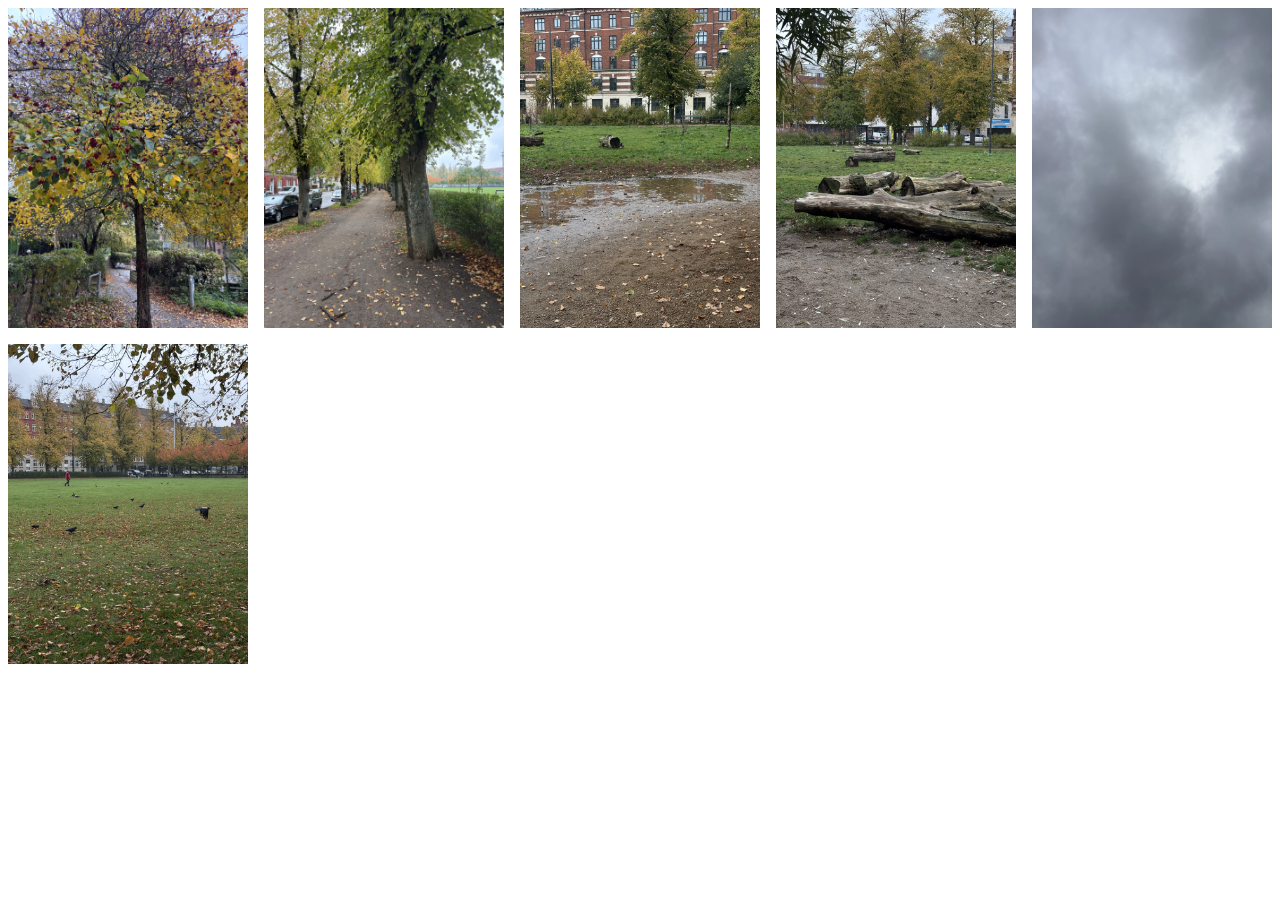
==== Labuge/autofit.html @ e9f422e7 "billedegalleri start" ====
<!doctype html>
<html lang="dansk">
  <head>
    <meta charset="UTF-8" />
    <meta name="viewport" content="width=device-width, initial-scale=1.0" />
    <title>Document</title>
    <link rel="stylesheet" href="../CSS/autofit.css" />
  </head>
  <body>
    <div class="container">
      <img src="../Webpnaturfotos/IMG_9448.webp" alt="billede af træ 1" />
      <img src="../Webpnaturfotos/IMG_9449.webp" alt="billede af træ 2" />
      <img src="../Webpnaturfotos/IMG_9451.webp" alt="billede af vandpyt" />
      <img src="../Webpnaturfotos/IMG_9452.webp" alt="billede af træstamme" />
      <img src="../Webpnaturfotos/IMG_9453.webp" alt="billede af himmel" />
      <img src="../Webpnaturfotos/IMG_9454.webp" alt="billede af fugle" />
    </div>
  </body>
</html>
---- CSS/autofit.css ----
.container {
  display: grid;
  grid-template-columns: repeat(auto-fit, minmax(200px, 1fr));
  gap: 1rem;
}

img {
  width: 100%;
  height: 100%;
  object-fit: cover;
}
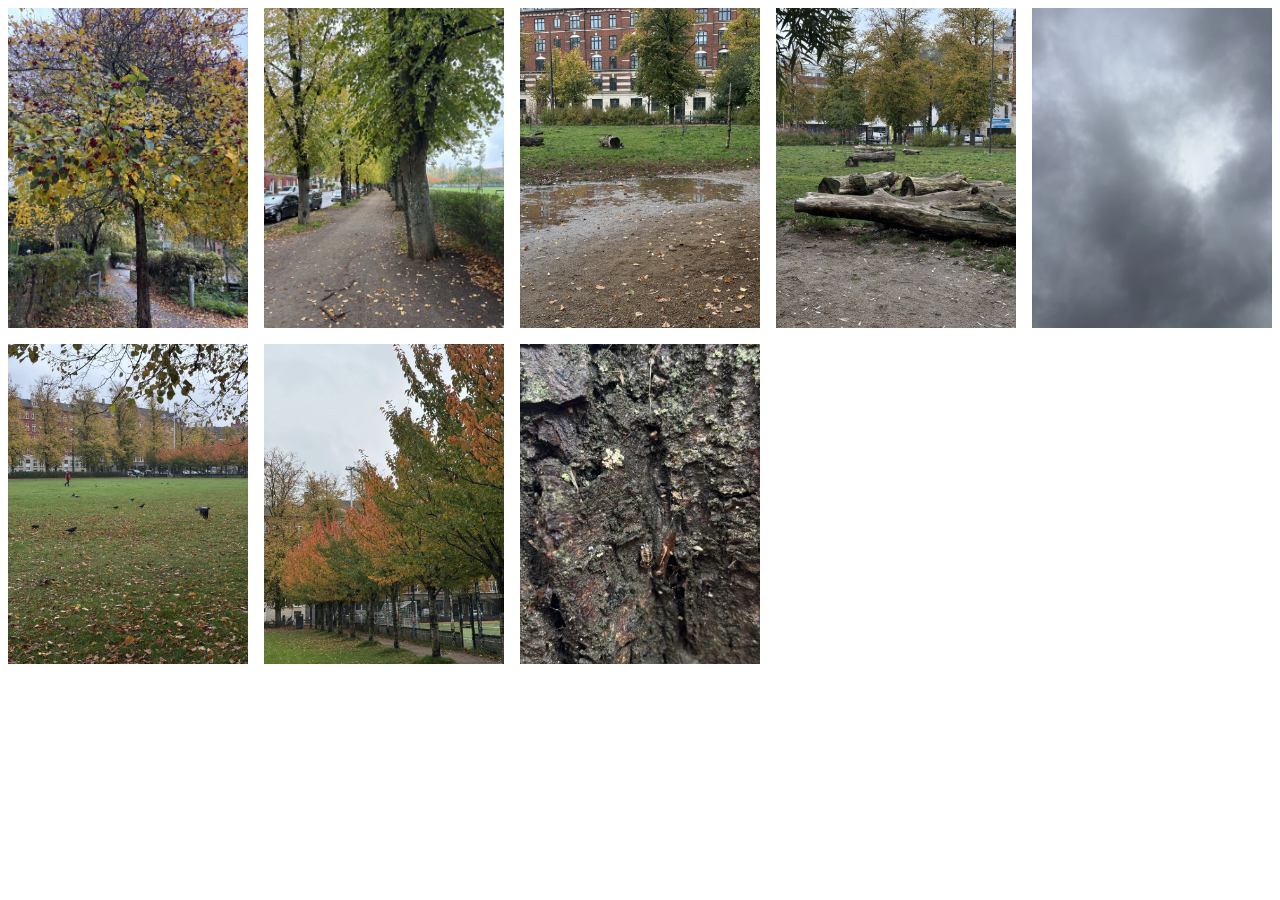
==== commit 9210003d: "flere billeder til html" ====
--- a/Labuge/autofit.html
+++ b/Labuge/autofit.html
@@ -14,6 +14,11 @@
       <img src="../Webpnaturfotos/IMG_9452.webp" alt="billede af træstamme" />
       <img src="../Webpnaturfotos/IMG_9453.webp" alt="billede af himmel" />
       <img src="../Webpnaturfotos/IMG_9454.webp" alt="billede af fugle" />
+      <img src="../Webpnaturfotos/IMG_9455.webp" alt="billede af flere træer" />
+      <img
+        src="../Webpnaturfotos/IMG_9456.webp"
+        alt="billede af insekt på træ"
+      />
     </div>
   </body>
 </html>
